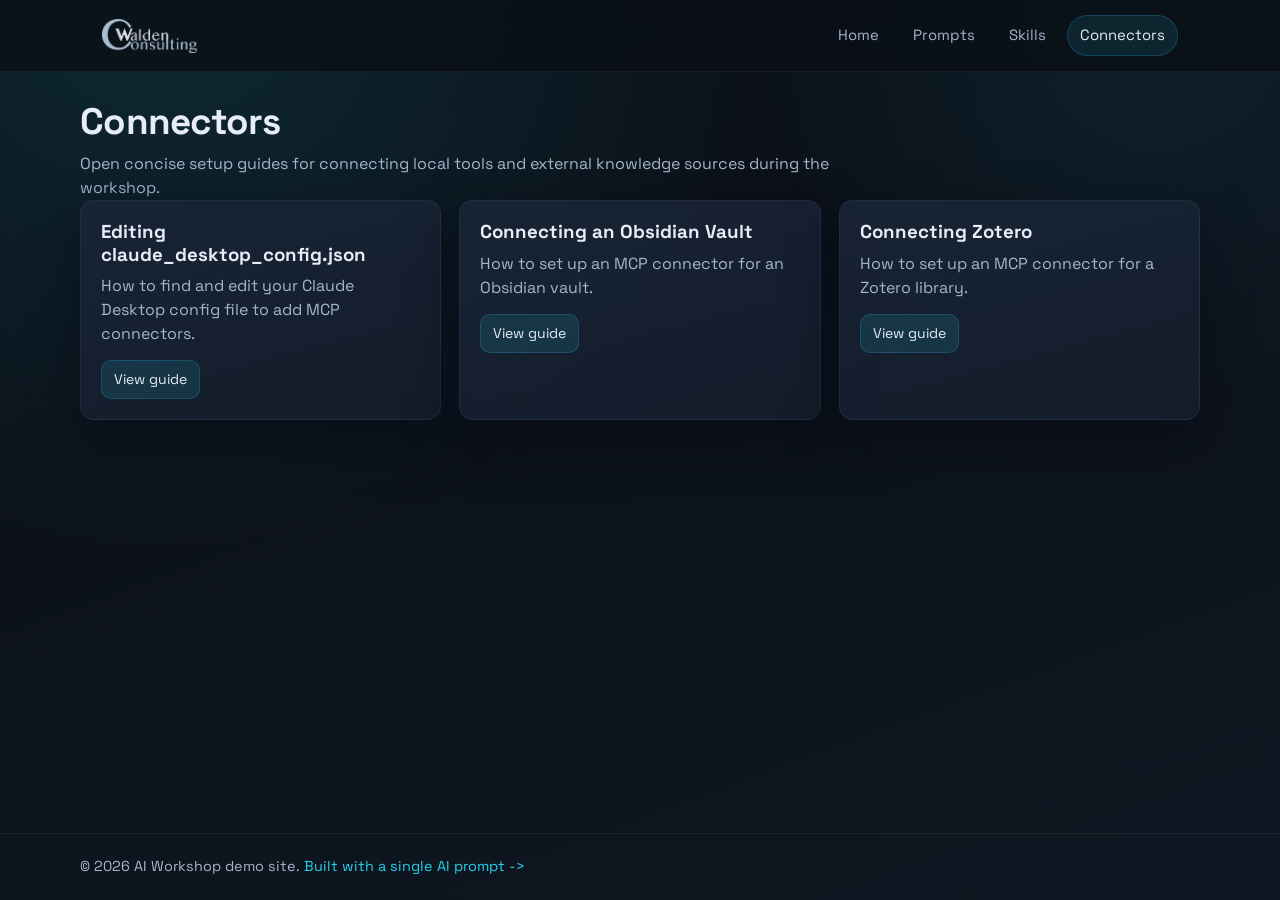
==== connectors.html @ f5d3c4c5 "Added branding logo" ====
<!doctype html>
<html lang="en">
  <head>
    <meta charset="UTF-8" />
    <meta name="viewport" content="width=device-width, initial-scale=1.0" />
    <title>Connectors | AI Workshop</title>
    <link rel="preconnect" href="https://fonts.googleapis.com" />
    <link rel="preconnect" href="https://fonts.gstatic.com" crossorigin />
    <link
      href="https://fonts.googleapis.com/css2?family=JetBrains+Mono:wght@400;600&family=Space+Grotesk:wght@400;500;700&display=swap"
      rel="stylesheet"
    />
    <link rel="stylesheet" href="styles.css" />
  </head>
  <body data-page="connectors">
    <div class="page-wrap">
      <header class="site-header">
        <div class="header-inner">
          <a class="brand" href="index.html" aria-label="Walden Consulting home">
            <img class="brand-logo" src="img/waldenconsulting_color_1.webp" alt="Walden Consulting" />
          </a>
          <nav class="site-nav" aria-label="Primary">
            <a class="nav-link" data-nav="home" href="index.html">Home</a>
            <a class="nav-link" data-nav="prompts" href="prompts.html">Prompts</a>
            <a class="nav-link" data-nav="skills" href="skills.html">Skills</a>
            <a class="nav-link" data-nav="connectors" href="connectors.html">Connectors</a>
          </nav>
        </div>
      </header>

      <main>
        <h1 class="page-title reveal">Connectors</h1>
        <p class="page-subtitle reveal">
          Open concise setup guides for connecting local tools and external knowledge sources during the workshop.
        </p>

        <section id="connectors-grid" class="card-grid" aria-label="Connector guides"></section>
      </main>

      <footer class="site-footer">
        <div class="footer-inner">
          <span>&copy; <span data-year></span> AI Workshop demo site.</span>
          <span> </span>
          <a href="prompt.html">Built with a single AI prompt -&gt;</a>
        </div>
      </footer>
    </div>

    <script src="data.js"></script>
    <script src="script.js"></script>
  </body>
</html>
---- styles.css ----
:root {
  --bg-0: #0a0f16;
  --bg-1: #101722;
  --surface-0: #141c29;
  --surface-1: #192435;
  --border: rgba(56, 189, 248, 0.2);
  --text-0: #e6edf6;
  --text-1: #a5b5cc;
  --accent: #22d3ee;
  --accent-soft: rgba(34, 211, 238, 0.2);
  --shadow: 0 20px 50px rgba(5, 10, 20, 0.55);
  --header-height: 72px;
  --radius-lg: 18px;
  --radius-md: 14px;
  --radius-sm: 10px;
}

* {
  box-sizing: border-box;
}

html {
  scroll-behavior: smooth;
}

body {
  margin: 0;
  font-family: "Space Grotesk", sans-serif;
  color: var(--text-0);
  background:
    radial-gradient(circle at 12% -8%, rgba(34, 211, 238, 0.14), transparent 42%),
    radial-gradient(circle at 90% 0%, rgba(34, 211, 238, 0.08), transparent 28%),
    linear-gradient(160deg, var(--bg-0), var(--bg-1));
  min-height: 100vh;
  line-height: 1.5;
}

a {
  color: inherit;
}

img,
svg {
  display: block;
  max-width: 100%;
}

.page-wrap {
  min-height: 100vh;
  display: flex;
  flex-direction: column;
}

.site-header {
  position: sticky;
  top: 0;
  z-index: 100;
  height: var(--header-height);
  backdrop-filter: blur(10px);
  background: rgba(10, 15, 22, 0.82);
  border-bottom: 1px solid rgba(255, 255, 255, 0.06);
}

.header-inner {
  max-width: 1120px;
  margin: 0 auto;
  padding: 0 22px;
  height: 100%;
  display: flex;
  align-items: center;
  justify-content: space-between;
  gap: 20px;
  min-width: 0;
}

.brand {
  text-decoration: none;
  display: inline-flex;
  align-items: center;
  flex: 0 0 auto;
}

.brand-logo {
  height: 34px;
  width: auto;
}

.site-nav {
  display: flex;
  align-items: center;
  gap: 8px;
  min-width: 0;
}

.nav-link {
  text-decoration: none;
  color: var(--text-1);
  padding: 8px 12px;
  border-radius: 999px;
  border: 1px solid transparent;
  font-size: 0.93rem;
  white-space: nowrap;
  transition: color 180ms ease, border-color 180ms ease, background-color 180ms ease;
}

.nav-link:hover,
.nav-link.is-active {
  color: var(--text-0);
  border-color: var(--border);
  background: rgba(34, 211, 238, 0.1);
}

main {
  width: min(1120px, 100% - 44px);
  margin: 28px auto 0;
  flex: 1;
}

.hero {
  position: relative;
  overflow: hidden;
  border: 1px solid rgba(255, 255, 255, 0.06);
  background: linear-gradient(145deg, rgba(22, 31, 46, 0.95), rgba(17, 24, 36, 0.95));
  border-radius: var(--radius-lg);
  padding: 74px 40px;
  box-shadow: var(--shadow);
}

.hero::before {
  content: "";
  position: absolute;
  inset: -30% auto auto -20%;
  width: 520px;
  height: 520px;
  background: radial-gradient(circle, rgba(34, 211, 238, 0.22), transparent 60%);
  filter: blur(16px);
  animation: pulse-glow 8s ease-in-out infinite alternate;
  pointer-events: none;
}

@keyframes pulse-glow {
  from {
    transform: translate3d(0, 0, 0) scale(1);
    opacity: 0.7;
  }
  to {
    transform: translate3d(24px, -12px, 0) scale(1.07);
    opacity: 1;
  }
}

.hero > * {
  position: relative;
  z-index: 1;
}

.kicker {
  display: inline-flex;
  align-items: center;
  gap: 10px;
  border: 1px solid var(--border);
  border-radius: 999px;
  font-size: 0.84rem;
  color: var(--text-1);
  background: rgba(34, 211, 238, 0.08);
  padding: 6px 13px;
}

.kicker::before {
  content: "";
  width: 8px;
  height: 8px;
  border-radius: 999px;
  background: var(--accent);
  box-shadow: 0 0 12px var(--accent);
}

h1,
h2,
h3 {
  margin: 0;
  line-height: 1.2;
}

.hero h1 {
  margin-top: 18px;
  font-size: clamp(2rem, 6vw, 3.4rem);
  letter-spacing: -0.02em;
}

.hero p {
  margin: 16px 0 0;
  max-width: 680px;
  color: var(--text-1);
  font-size: clamp(1rem, 2.3vw, 1.18rem);
}

.section-intro {
  margin: 50px 0 16px;
  color: var(--text-1);
}

.card-grid {
  display: grid;
  grid-template-columns: repeat(auto-fit, minmax(280px, 1fr));
  gap: 18px;
}

.card {
  background: linear-gradient(165deg, rgba(25, 36, 54, 0.95), rgba(20, 29, 44, 0.95));
  border: 1px solid rgba(255, 255, 255, 0.06);
  border-radius: var(--radius-md);
  box-shadow: var(--shadow);
}

.tile-link {
  text-decoration: none;
  display: block;
  padding: 30px;
  min-height: 240px;
  transition: transform 220ms ease, border-color 220ms ease, box-shadow 220ms ease;
}

.tile-link:hover {
  transform: translateY(-5px);
  border-color: var(--border);
  box-shadow: 0 24px 55px rgba(4, 9, 19, 0.62), 0 0 0 1px var(--accent-soft) inset;
}

.tile-icon {
  width: 46px;
  height: 46px;
  border-radius: 12px;
  display: grid;
  place-items: center;
  font-weight: 700;
  color: var(--accent);
  background: rgba(34, 211, 238, 0.12);
  border: 1px solid var(--border);
  margin-bottom: 16px;
}

.tile-link h3 {
  font-size: 1.5rem;
  letter-spacing: -0.01em;
}

.tile-link p {
  color: var(--text-1);
  margin-top: 10px;
}

.page-title {
  margin-bottom: 8px;
  font-size: clamp(1.6rem, 3vw, 2.3rem);
  letter-spacing: -0.02em;
}

.page-subtitle {
  margin: 0;
  color: var(--text-1);
  max-width: 760px;
}

.quick-nav {
  position: sticky;
  top: calc(var(--header-height) + 10px);
  z-index: 60;
  margin: 26px 0;
  padding: 10px;
  border-radius: var(--radius-md);
  border: 1px solid rgba(255, 255, 255, 0.06);
  background: rgba(13, 20, 32, 0.85);
  backdrop-filter: blur(6px);
  display: flex;
  gap: 10px;
  overflow-x: auto;
}

.quick-nav-pill {
  appearance: none;
  border: 1px solid rgba(255, 255, 255, 0.14);
  background: rgba(255, 255, 255, 0.02);
  color: var(--text-1);
  border-radius: 999px;
  padding: 8px 14px;
  font: inherit;
  white-space: nowrap;
  cursor: pointer;
  transition: border-color 180ms ease, color 180ms ease, background-color 180ms ease;
}

.quick-nav-pill:hover,
.quick-nav-pill.is-active {
  color: var(--text-0);
  border-color: var(--border);
  background: rgba(34, 211, 238, 0.12);
}

.prompt-section {
  margin: 0 0 34px;
  padding: 26px;
}

.prompt-section h2 {
  margin-bottom: 10px;
}

.prompt-section > p {
  margin: 0 0 18px;
  color: var(--text-1);
}

.prompt-list {
  display: grid;
  gap: 14px;
}

.prompt-card {
  border: 1px solid rgba(255, 255, 255, 0.08);
  border-radius: var(--radius-sm);
  background: rgba(11, 16, 27, 0.65);
  padding: 16px;
}

.prompt-card-head {
  display: flex;
  justify-content: space-between;
  align-items: center;
  gap: 12px;
  margin-bottom: 10px;
}

.prompt-card h3 {
  font-size: 1.02rem;
}

.code-panel {
  position: relative;
  border: 1px solid rgba(255, 255, 255, 0.08);
  border-radius: var(--radius-sm);
  background: rgba(8, 12, 20, 0.94);
  overflow: hidden;
}

.code-scroll {
  max-height: 68vh;
  overflow: auto;
}

pre {
  margin: 0;
  padding: 16px;
  font-family: "JetBrains Mono", monospace;
  color: #d9f4ff;
  white-space: pre-wrap;
  word-break: break-word;
  font-size: 0.92rem;
  line-height: 1.55;
}

.btn,
.btn-inline,
.copy-btn {
  appearance: none;
  border: 1px solid var(--border);
  background: rgba(34, 211, 238, 0.12);
  color: var(--text-0);
  border-radius: 10px;
  padding: 8px 12px;
  font: inherit;
  font-size: 0.88rem;
  text-decoration: none;
  display: inline-flex;
  align-items: center;
  justify-content: center;
  cursor: pointer;
  transition: transform 180ms ease, background-color 180ms ease, border-color 180ms ease;
}

.btn:hover,
.btn-inline:hover,
.copy-btn:hover {
  transform: translateY(-1px);
  background: rgba(34, 211, 238, 0.2);
}

.copy-btn {
  padding: 6px 10px;
}

.card-body {
  padding: 20px;
  display: grid;
  gap: 8px;
}

.card-body p {
  margin: 0;
  color: var(--text-1);
}

.card-actions {
  display: flex;
  gap: 10px;
  flex-wrap: wrap;
  margin-top: 6px;
}

.viewer-header {
  display: flex;
  justify-content: space-between;
  align-items: flex-start;
  gap: 16px;
  margin-bottom: 16px;
}

.viewer-actions {
  display: flex;
  gap: 10px;
  flex-wrap: wrap;
}

.viewer-panel {
  position: relative;
  border-radius: var(--radius-md);
}

.viewer-copy {
  position: absolute;
  top: 10px;
  right: 10px;
  z-index: 2;
}

.not-found {
  padding: 30px;
}

.not-found p {
  color: var(--text-1);
}

.not-found a {
  color: var(--accent);
}

.site-footer {
  border-top: 1px solid rgba(255, 255, 255, 0.06);
  margin-top: 50px;
  padding: 22px;
}

.footer-inner {
  max-width: 1120px;
  margin: 0 auto;
  color: var(--text-1);
  font-size: 0.9rem;
}

.footer-inner a {
  color: var(--accent);
  text-decoration: none;
}

.footer-inner a:hover {
  text-decoration: underline;
}

.reveal {
  opacity: 0;
  transform: translateY(12px);
  transition: opacity 300ms ease, transform 300ms ease;
}

.reveal.is-visible {
  opacity: 1;
  transform: translateY(0);
}

@media (max-width: 900px) {
  .hero {
    padding: 58px 26px;
  }

  .prompt-section {
    padding: 20px;
  }
}

@media (max-width: 700px) {
  :root {
    --header-height: 64px;
  }

  .header-inner {
    padding: 0 14px;
    gap: 8px;
  }

  .brand {
    flex: 0 0 auto;
  }

  .brand-logo {
    height: 28px;
  }

  .site-nav {
    gap: 4px;
    overflow-x: auto;
    scrollbar-width: none;
    -ms-overflow-style: none;
    padding-bottom: 2px;
  }

  .site-nav::-webkit-scrollbar {
    display: none;
  }

  .nav-link {
    padding: 7px 10px;
    font-size: 0.82rem;
  }

  main {
    width: min(1120px, 100% - 26px);
    margin-top: 18px;
  }

  .hero h1 {
    margin-top: 14px;
  }

  .tile-link {
    min-height: 200px;
    padding: 22px;
  }

  .quick-nav {
    top: calc(var(--header-height) + 6px);
    margin: 18px 0;
  }

  pre {
    font-size: 0.86rem;
  }
}
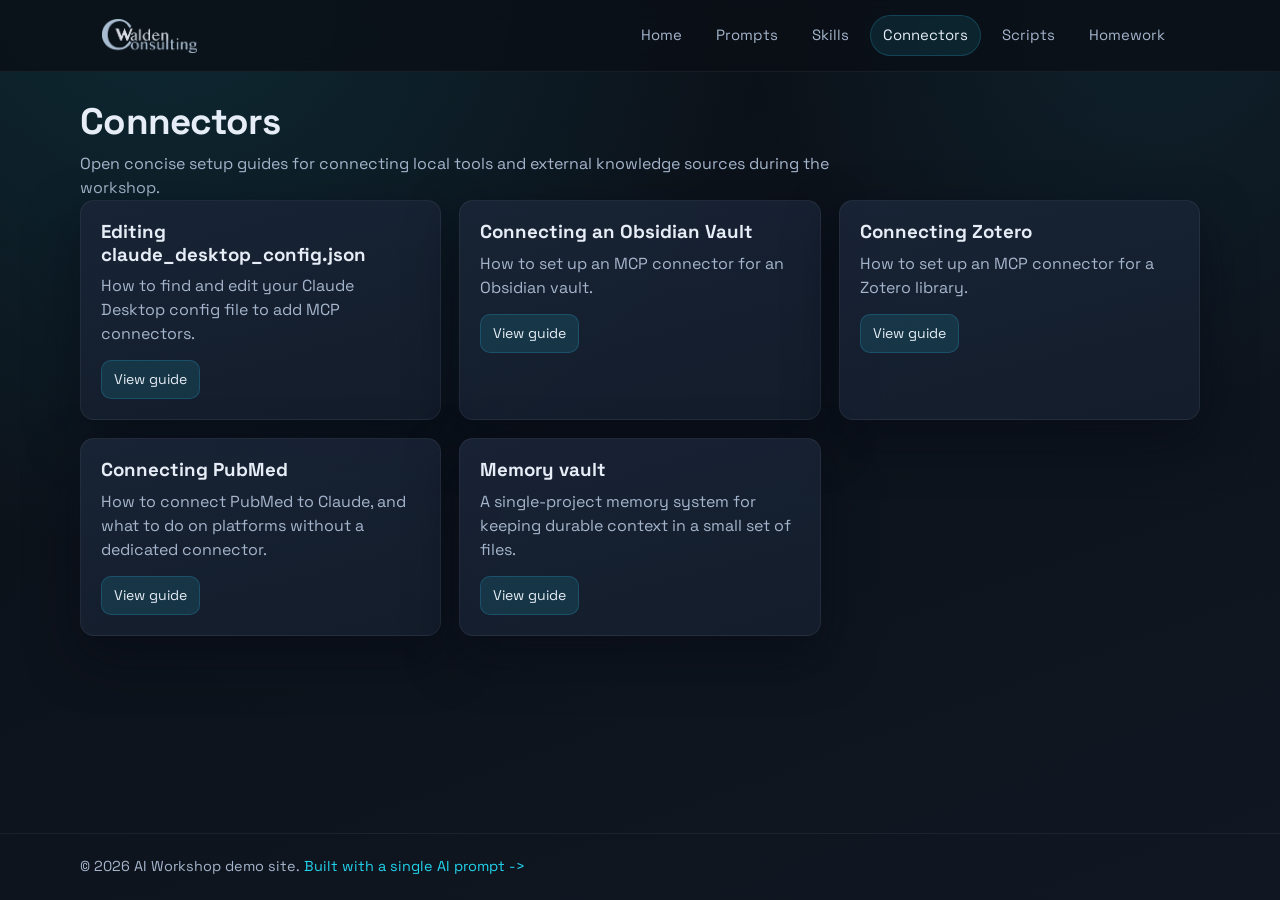
==== commit 5c9f5c67: "Scripts" ====
--- a/connectors.html
+++ b/connectors.html
@@ -24,6 +24,8 @@
             <a class="nav-link" data-nav="prompts" href="prompts.html">Prompts</a>
             <a class="nav-link" data-nav="skills" href="skills.html">Skills</a>
             <a class="nav-link" data-nav="connectors" href="connectors.html">Connectors</a>
+            <a class="nav-link" data-nav="scripts" href="scripts.html">Scripts</a>
+            <a class="nav-link" data-nav="homework" href="homework.html">Homework</a>
           </nav>
         </div>
       </header>
--- a/styles.css
+++ b/styles.css
@@ -335,6 +335,27 @@
   font-size: 1.02rem;
 }
 
+.prompt-card .code-panel {
+  height: calc(1.55em * 3 + 32px);
+  min-height: 96px;
+  max-height: none;
+  overflow: auto;
+  resize: vertical;
+}
+
+.prompt-card .markdown-body {
+  font-family: "JetBrains Mono", monospace;
+  color: #d9f4ff;
+  font-size: 0.92rem;
+  line-height: 1.55;
+}
+
+.prompt-card .markdown-body p,
+.prompt-card .markdown-body ul,
+.prompt-card .markdown-body ol {
+  margin: 0;
+}
+
 .code-panel {
   position: relative;
   border: 1px solid rgba(255, 255, 255, 0.08);
@@ -344,8 +365,10 @@
 }
 
 .code-scroll {
+  min-height: 180px;
   max-height: 68vh;
   overflow: auto;
+  resize: vertical;
 }
 
 pre {
@@ -407,6 +430,52 @@
   margin-top: 6px;
 }
 
+.platform-tabs {
+  display: flex;
+  gap: 8px;
+  margin: 28px 0 18px;
+  border-bottom: 1px solid rgba(255, 255, 255, 0.1);
+}
+
+.platform-tab {
+  appearance: none;
+  border: 0;
+  border-bottom: 2px solid transparent;
+  background: transparent;
+  color: var(--text-1);
+  padding: 10px 14px;
+  font: inherit;
+  cursor: pointer;
+}
+
+.platform-tab:hover,
+.platform-tab.is-active {
+  color: var(--text-0);
+  border-bottom-color: var(--accent);
+}
+
+.download-panel {
+  padding: 26px;
+}
+
+.download-panel h2 {
+  margin-bottom: 8px;
+}
+
+.download-panel p,
+.download-steps {
+  color: var(--text-1);
+}
+
+.download-steps {
+  margin: 18px 0 24px;
+  padding-left: 22px;
+}
+
+.download-steps li + li {
+  margin-top: 8px;
+}
+
 .viewer-header {
   display: flex;
   justify-content: space-between;
@@ -424,6 +493,9 @@
 .viewer-panel {
   position: relative;
   border-radius: var(--radius-md);
+  max-height: 78vh;
+  overflow: auto;
+  resize: vertical;
 }
 
 .viewer-copy {
@@ -431,6 +503,59 @@
   top: 10px;
   right: 10px;
   z-index: 2;
+}
+
+.markdown-body {
+  padding: 16px;
+  color: var(--text-0);
+  line-height: 1.6;
+}
+
+.markdown-body > :first-child {
+  margin-top: 0;
+}
+
+.markdown-body > :last-child {
+  margin-bottom: 0;
+}
+
+.markdown-body h1,
+.markdown-body h2,
+.markdown-body h3 {
+  line-height: 1.25;
+  margin: 1.1em 0 0.45em;
+}
+
+.markdown-body p,
+.markdown-body ul,
+.markdown-body ol {
+  margin: 0 0 0.85em;
+}
+
+.markdown-body code {
+  font-family: "JetBrains Mono", monospace;
+  font-size: 0.9em;
+  color: #d9f4ff;
+  background: rgba(34, 211, 238, 0.12);
+  border: 1px solid rgba(34, 211, 238, 0.25);
+  border-radius: 6px;
+  padding: 0.1em 0.35em;
+}
+
+.markdown-body pre {
+  margin: 0 0 0.95em;
+  padding: 14px;
+  border: 1px solid rgba(255, 255, 255, 0.08);
+  border-radius: var(--radius-sm);
+  background: rgba(8, 12, 20, 0.94);
+  overflow: auto;
+}
+
+.markdown-body pre code {
+  background: transparent;
+  border: 0;
+  border-radius: 0;
+  padding: 0;
 }
 
 .not-found {
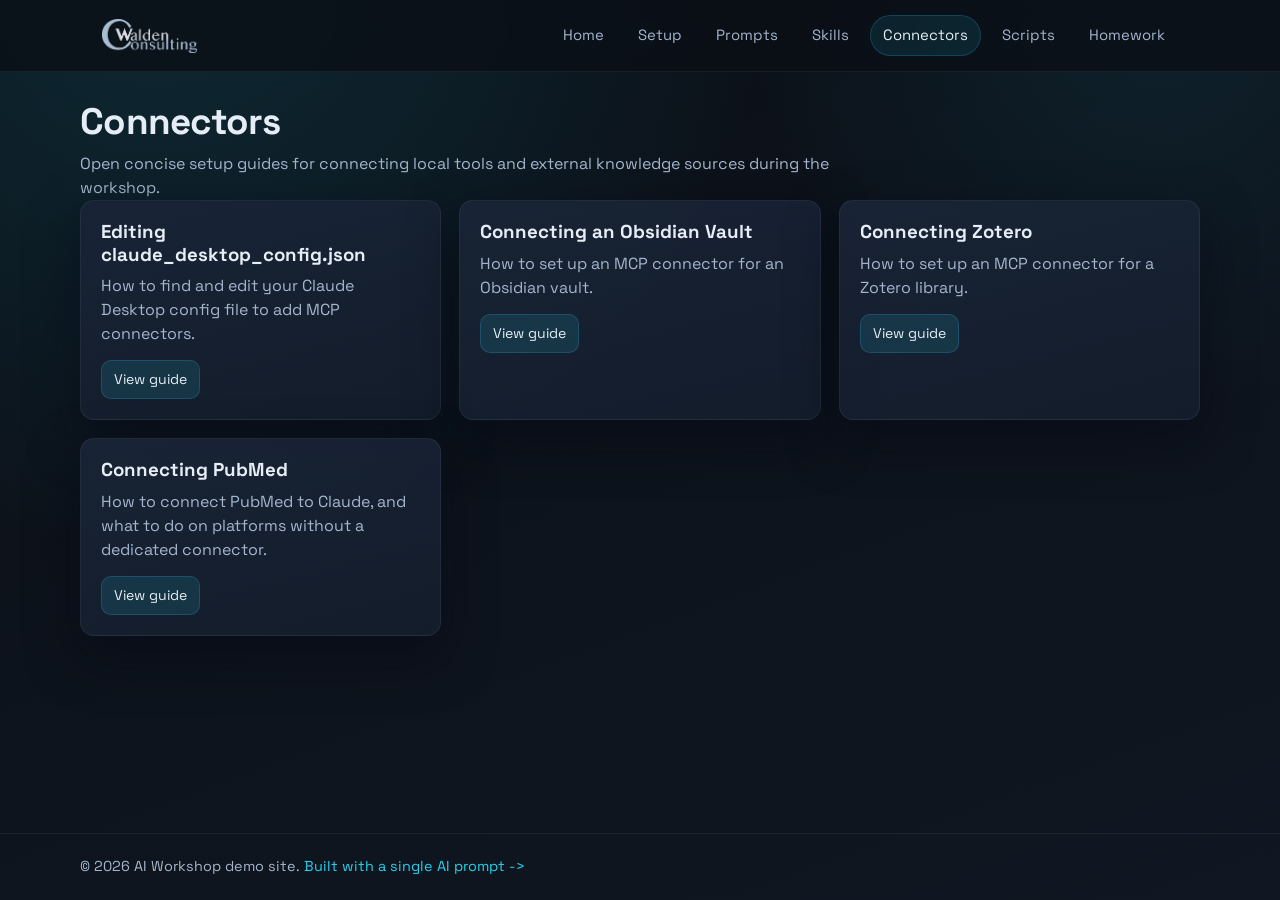
==== commit b3703316: "Fxed setup" ====
--- a/connectors.html
+++ b/connectors.html
@@ -21,6 +21,7 @@
           </a>
           <nav class="site-nav" aria-label="Primary">
             <a class="nav-link" data-nav="home" href="index.html">Home</a>
+            <a class="nav-link" data-nav="setup" href="setup.html">Setup</a>
             <a class="nav-link" data-nav="prompts" href="prompts.html">Prompts</a>
             <a class="nav-link" data-nav="skills" href="skills.html">Skills</a>
             <a class="nav-link" data-nav="connectors" href="connectors.html">Connectors</a>
--- a/styles.css
+++ b/styles.css
@@ -543,12 +543,20 @@
 }
 
 .markdown-body pre {
+  position: relative;
   margin: 0 0 0.95em;
-  padding: 14px;
+  padding: 46px 14px 14px;
   border: 1px solid rgba(255, 255, 255, 0.08);
   border-radius: var(--radius-sm);
   background: rgba(8, 12, 20, 0.94);
   overflow: auto;
+}
+
+.markdown-copy {
+  position: absolute;
+  top: 10px;
+  right: 10px;
+  z-index: 1;
 }
 
 .markdown-body pre code {
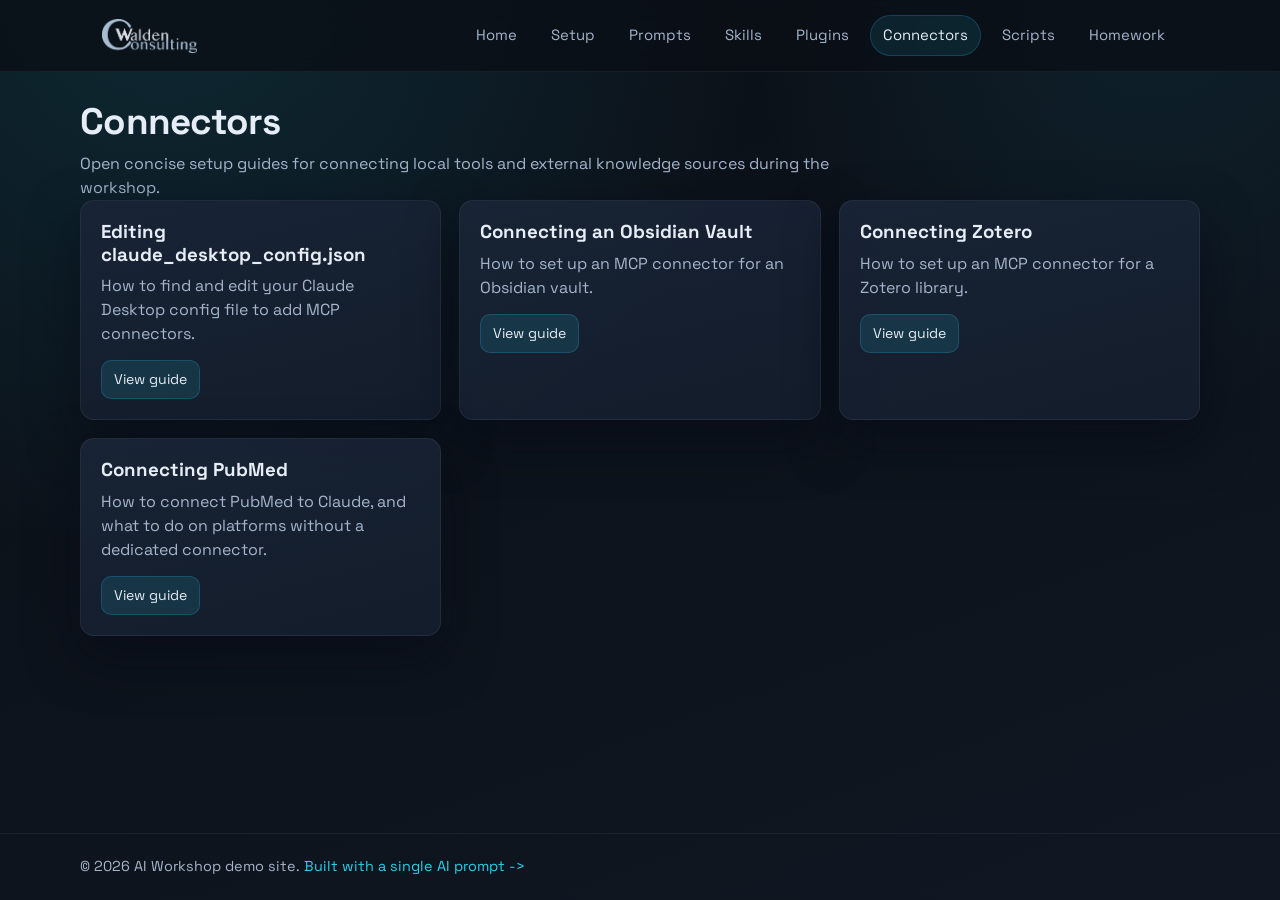
==== commit 9ffe525b: "Plugins" ====
--- a/connectors.html
+++ b/connectors.html
@@ -24,6 +24,7 @@
             <a class="nav-link" data-nav="setup" href="setup.html">Setup</a>
             <a class="nav-link" data-nav="prompts" href="prompts.html">Prompts</a>
             <a class="nav-link" data-nav="skills" href="skills.html">Skills</a>
+            <a class="nav-link" data-nav="plugins" href="plugins.html">Plugins</a>
             <a class="nav-link" data-nav="connectors" href="connectors.html">Connectors</a>
             <a class="nav-link" data-nav="scripts" href="scripts.html">Scripts</a>
             <a class="nav-link" data-nav="homework" href="homework.html">Homework</a>
@@ -50,6 +51,6 @@
     </div>
 
     <script src="data.js"></script>
-    <script src="script.js"></script>
+    <script src="script.js?v=20260907-2"></script>
   </body>
 </html>
--- a/styles.css
+++ b/styles.css
@@ -423,6 +423,31 @@
   color: var(--text-1);
 }
 
+.component-type {
+  color: var(--accent) !important;
+  font-family: "JetBrains Mono", monospace;
+  font-size: 0.78rem;
+  text-transform: uppercase;
+}
+
+.plugin-components {
+  margin-top: 18px;
+}
+
+.plugin-steps {
+  color: var(--text-1);
+  margin: 18px 0;
+  padding-left: 22px;
+}
+
+.plugin-steps li + li {
+  margin-top: 8px;
+}
+
+.plugin-download {
+  margin: 18px 0;
+}
+
 .card-actions {
   display: flex;
   gap: 10px;
@@ -496,13 +521,6 @@
   max-height: 78vh;
   overflow: auto;
   resize: vertical;
-}
-
-.viewer-copy {
-  position: absolute;
-  top: 10px;
-  right: 10px;
-  z-index: 2;
 }
 
 .markdown-body {
@@ -545,18 +563,30 @@
 .markdown-body pre {
   position: relative;
   margin: 0 0 0.95em;
-  padding: 46px 14px 14px;
+  padding: 14px;
   border: 1px solid rgba(255, 255, 255, 0.08);
   border-radius: var(--radius-sm);
   background: rgba(8, 12, 20, 0.94);
   overflow: auto;
 }
 
-.markdown-copy {
-  position: absolute;
+.markdown-copy,
+.code-copy {
+  position: sticky;
   top: 10px;
-  right: 10px;
+  display: flex;
+  width: fit-content;
+  margin: 0 0 10px auto;
   z-index: 1;
+}
+
+.code-scroll > pre {
+  min-height: 100%;
+}
+
+.code-scroll > pre > .markdown-copy,
+.code-scroll > pre > .code-copy {
+  top: 10px;
 }
 
 .markdown-body pre code {
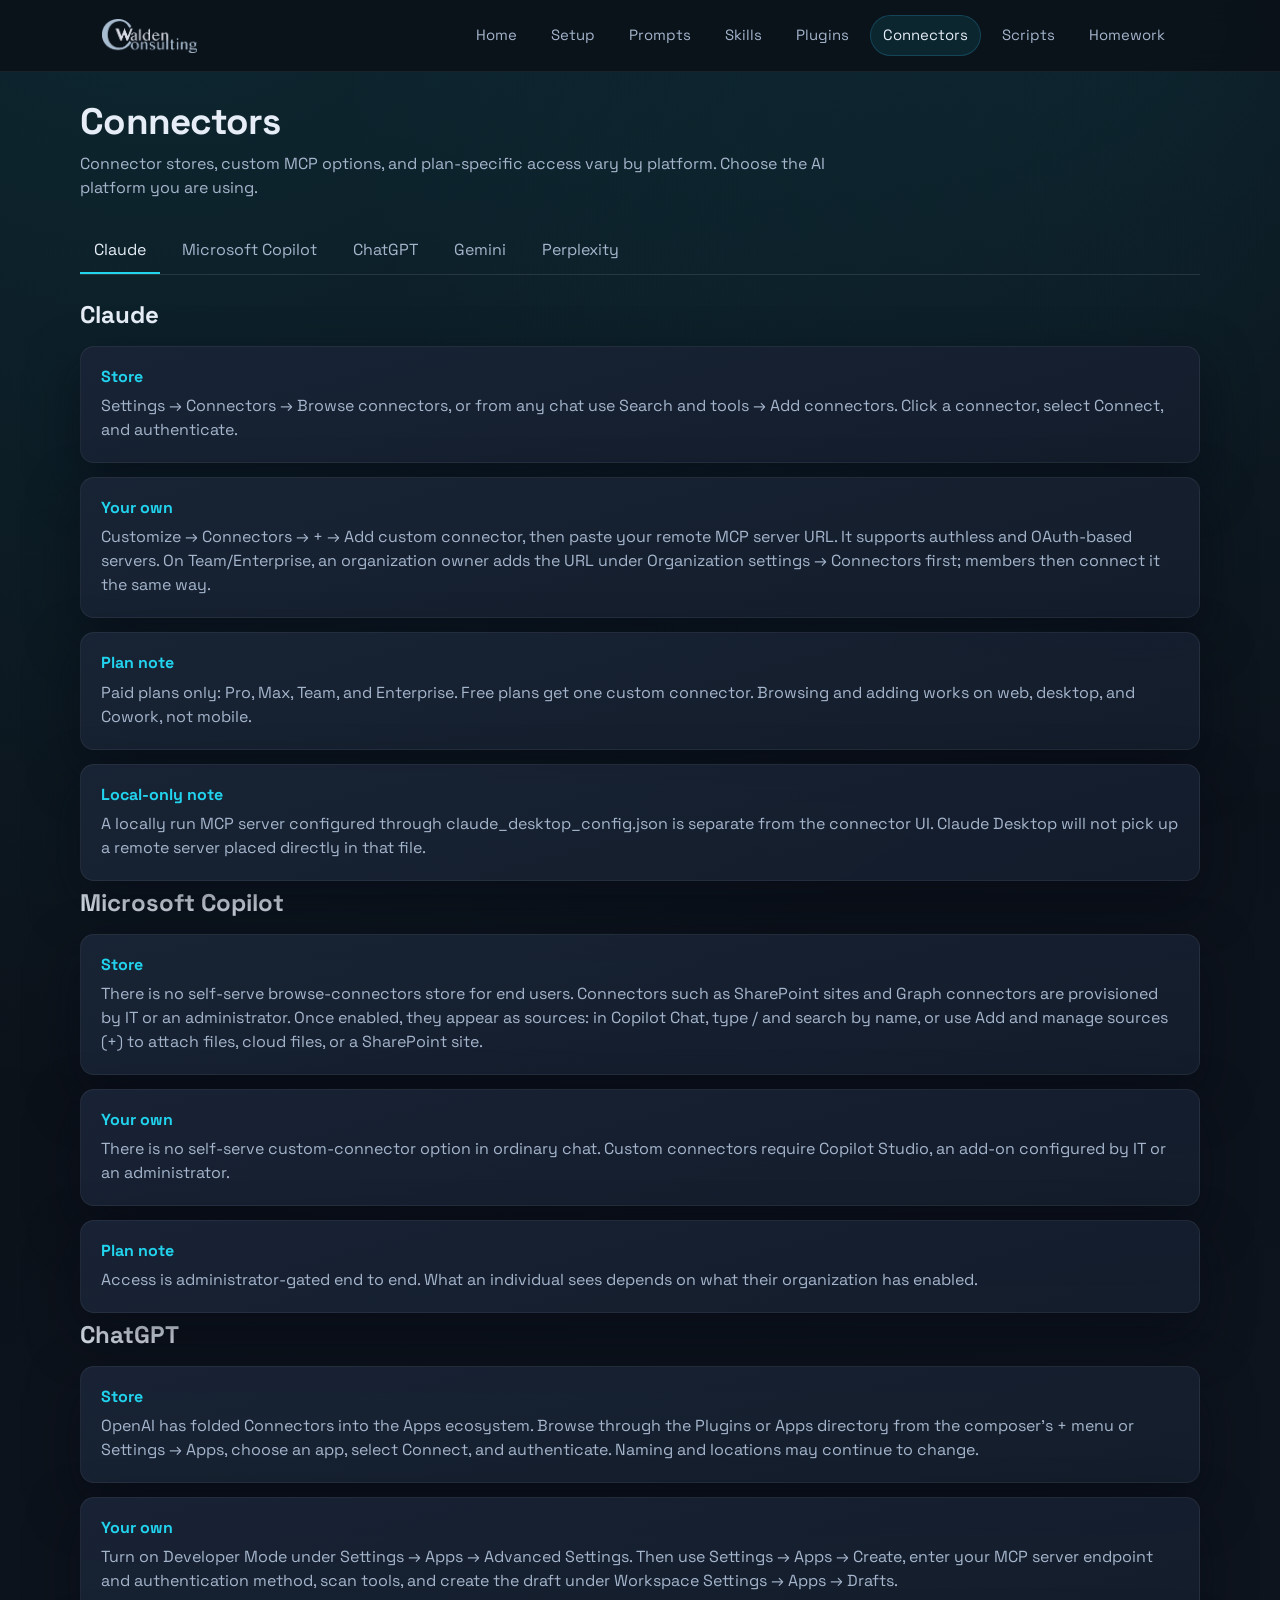
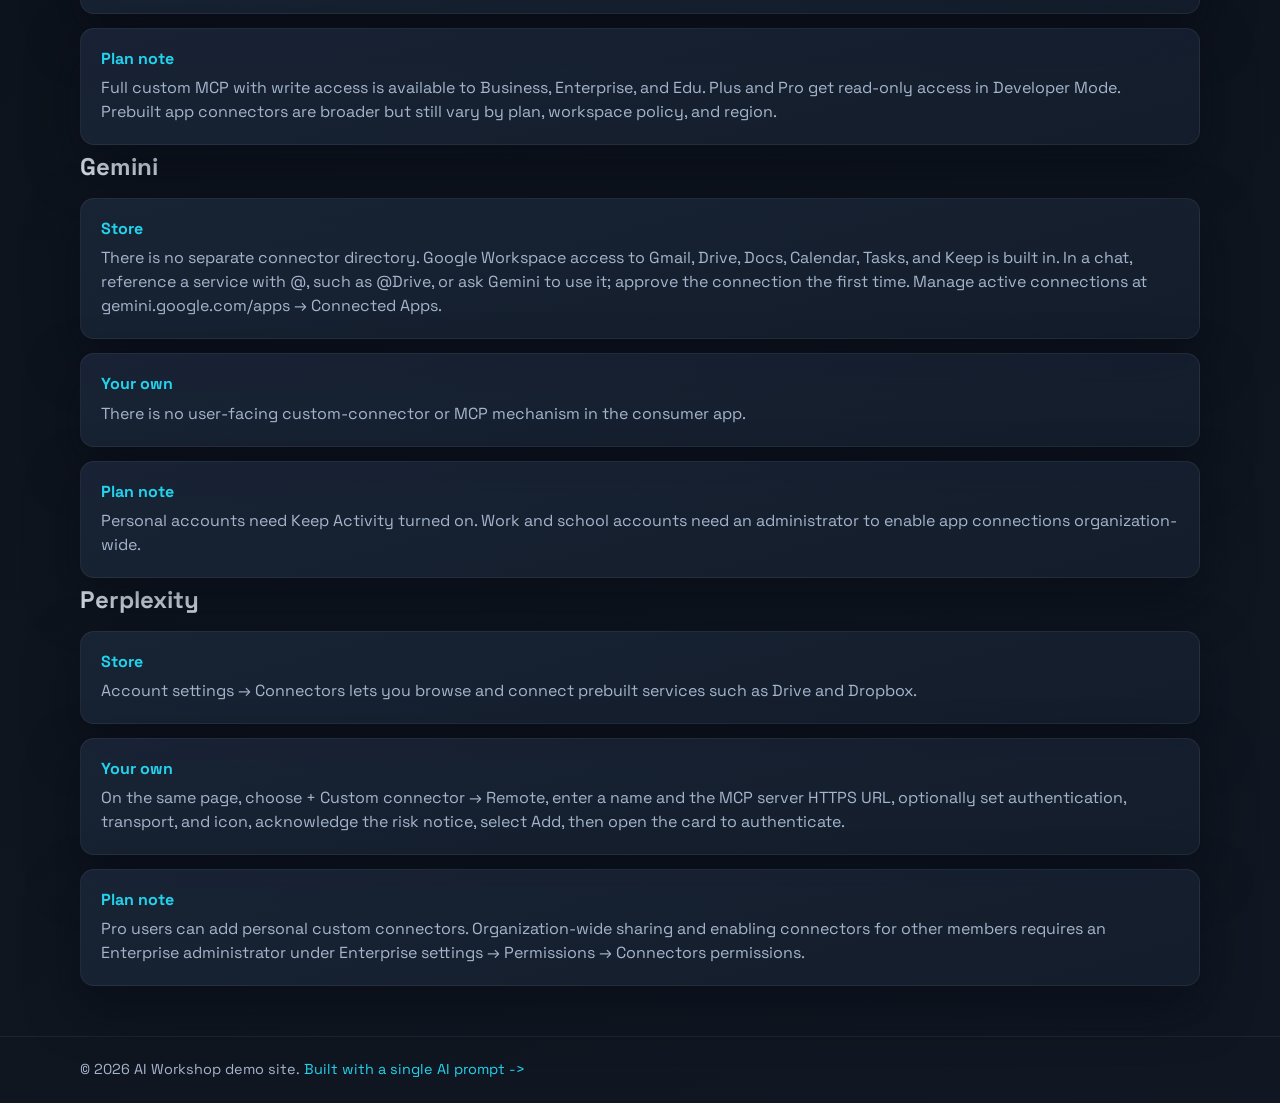
==== commit e6fb6fef: "Update prompts" ====
--- a/connectors.html
+++ b/connectors.html
@@ -35,10 +35,11 @@
       <main>
         <h1 class="page-title reveal">Connectors</h1>
         <p class="page-subtitle reveal">
-          Open concise setup guides for connecting local tools and external knowledge sources during the workshop.
+          Connector stores, custom MCP options, and plan-specific access vary by platform. Choose the AI platform you are using.
         </p>
 
-        <section id="connectors-grid" class="card-grid" aria-label="Connector guides"></section>
+        <div id="connector-platform-tabs" class="platform-tabs reveal" role="tablist" aria-label="AI platform"></div>
+        <div id="connector-platform-panels"></div>
       </main>
 
       <footer class="site-footer">
@@ -50,7 +51,7 @@
       </footer>
     </div>
 
-    <script src="data.js"></script>
+    <script src="data.js?v=20260908-1"></script>
     <script src="script.js?v=20260907-2"></script>
   </body>
 </html>
--- a/styles.css
+++ b/styles.css
@@ -448,6 +448,29 @@
   margin: 18px 0;
 }
 
+.connector-platform-panel {
+  display: grid;
+  gap: 14px;
+}
+
+.connector-platform-panel > h2 {
+  margin: 8px 0 2px;
+}
+
+.connector-info {
+  padding: 20px;
+}
+
+.connector-info h3 {
+  color: var(--accent);
+  font-size: 1rem;
+}
+
+.connector-info p {
+  color: var(--text-1);
+  margin: 8px 0 0;
+}
+
 .card-actions {
   display: flex;
   gap: 10px;
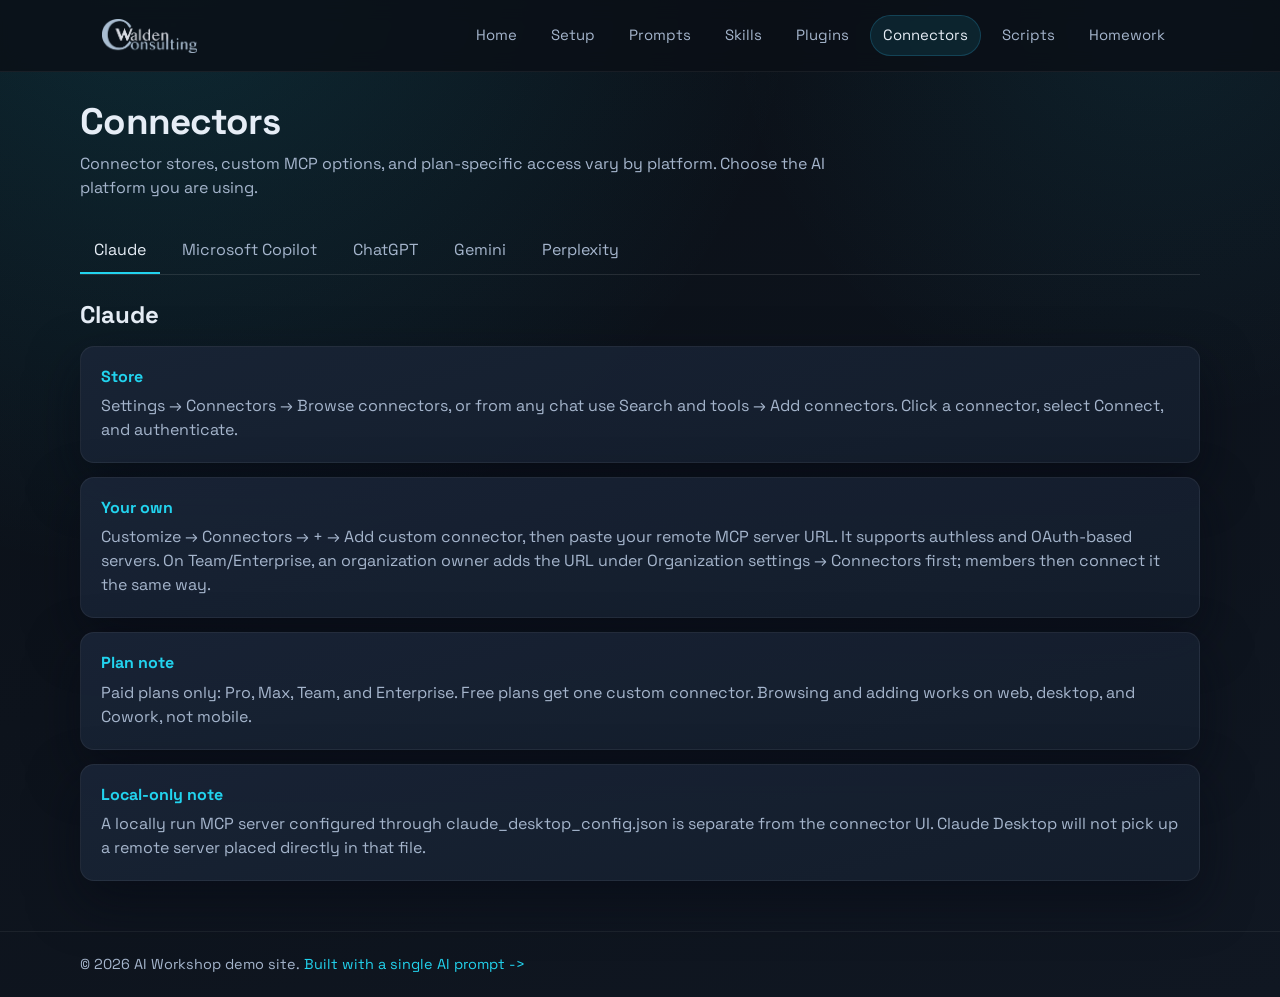
==== commit a9abf580: "plugin marketplace and connectors page." ====
--- a/connectors.html
+++ b/connectors.html
@@ -51,7 +51,7 @@
       </footer>
     </div>
 
-    <script src="data.js?v=20260908-1"></script>
-    <script src="script.js?v=20260907-2"></script>
+    <script src="data.js?v=20260909-1"></script>
+    <script src="script.js?v=20260909-1"></script>
   </body>
 </html>
--- a/styles.css
+++ b/styles.css
@@ -453,6 +453,10 @@
   gap: 14px;
 }
 
+.connector-platform-panel[hidden] {
+  display: none;
+}
+
 .connector-platform-panel > h2 {
   margin: 8px 0 2px;
 }
